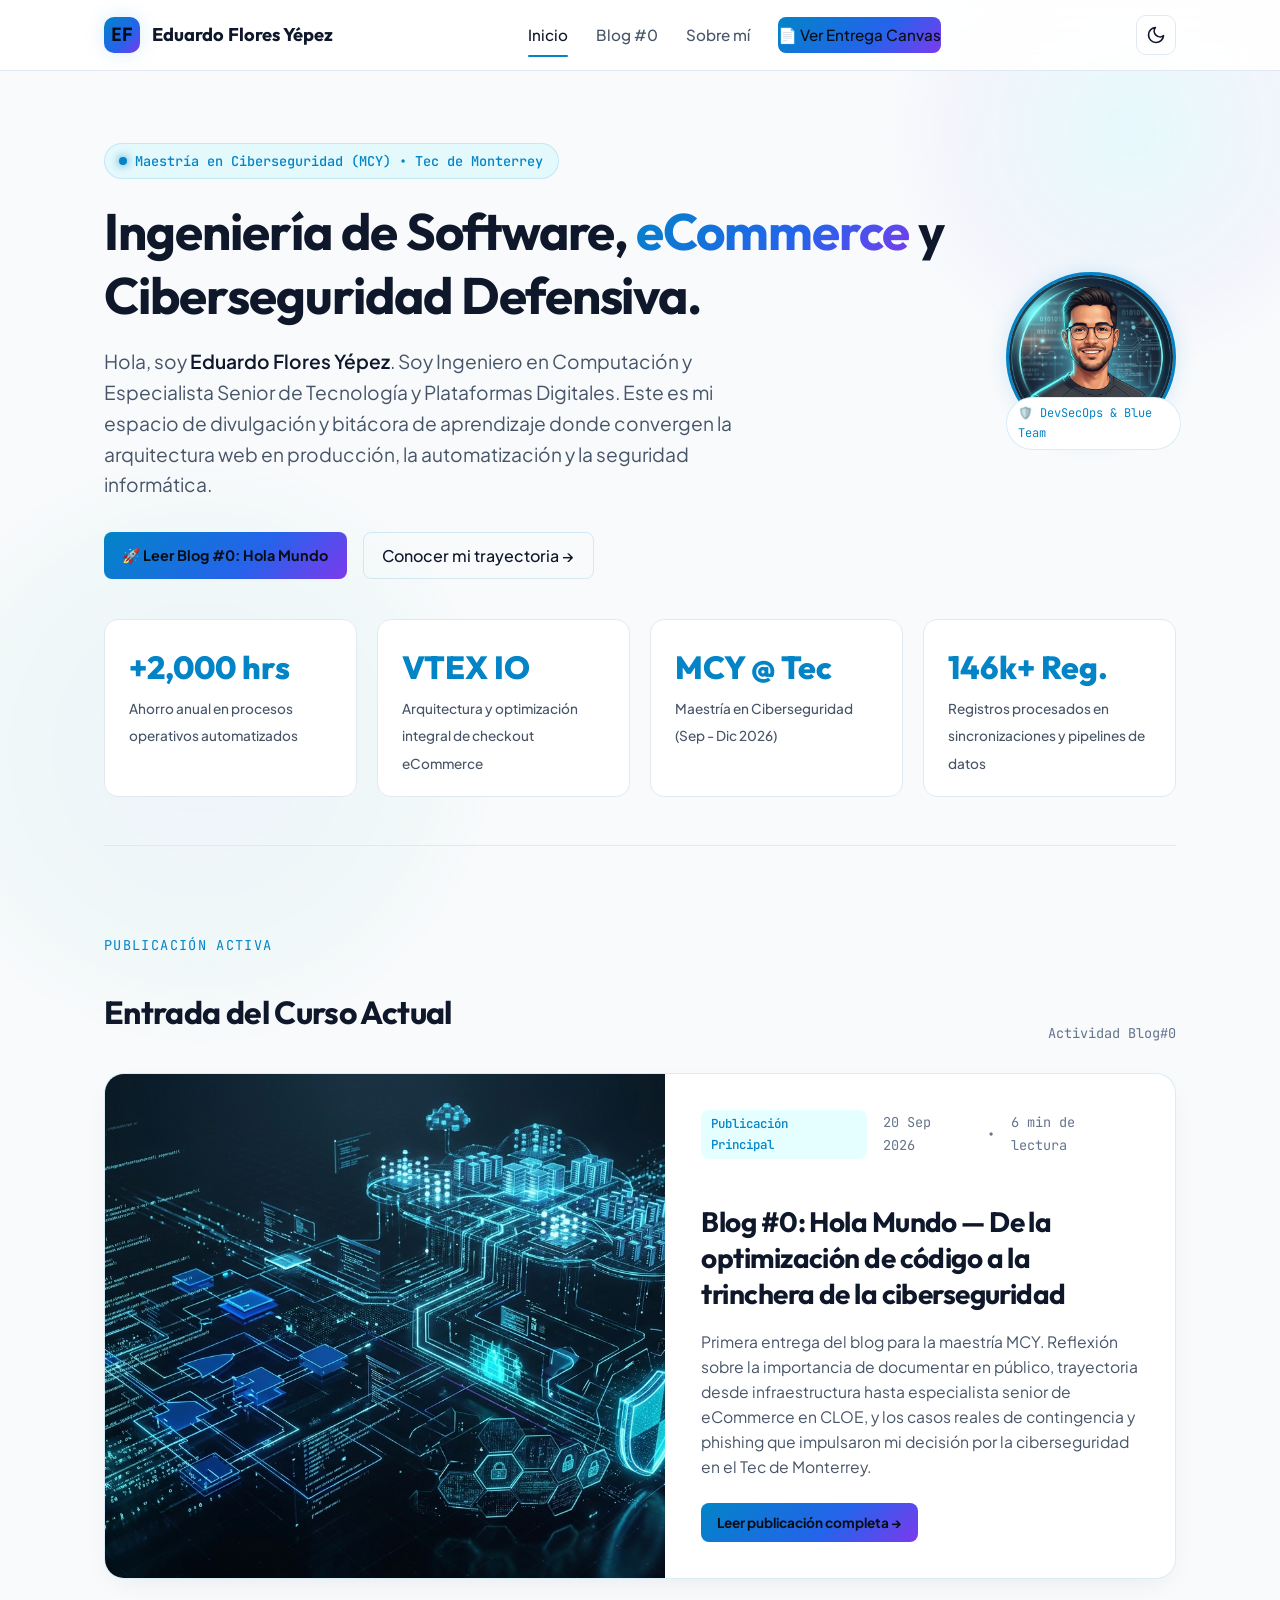
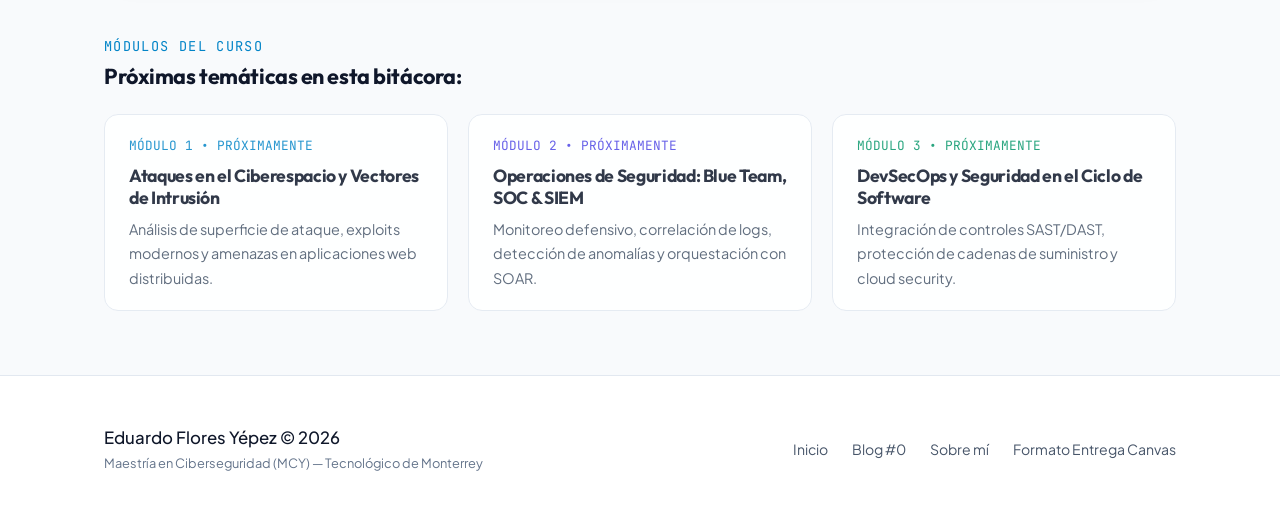
==== index.html @ a3453e29 "feat: blog profesional y post blog #0 para maestria MCY Tec de Monterrey" ====
<!DOCTYPE html>
<html lang="es" data-theme="dark">
<head>
  <meta charset="UTF-8">
  <meta name="viewport" content="width=device-width, initial-scale=1.0">
  <title>Eduardo Flores Yépez | Blog de Ingeniería, eCommerce y Ciberseguridad</title>
  <meta name="description" content="Blog personal y académico de Eduardo Flores Yépez. Reflexiones sobre ingeniería de software, plataformas de comercio electrónico y ciberseguridad defensiva en la maestría MCY del Tec de Monterrey.">
  <meta name="author" content="Eduardo Flores Yépez">
  <link rel="stylesheet" href="assets/css/style.css">
  <link rel="icon" href="data:image/svg+xml,<svg xmlns=%22http://www.w3.org/2000/svg%22 viewBox=%220 0 100 100%22><text y=%22.9em%22 font-size=%2290%22>🛡️</text></svg>">
</head>
<body>
  <!-- Orbes decorativos de fondo -->
  <div class="bg-glow-orb"></div>
  <div class="bg-glow-orb-2"></div>

  <!-- Encabezado y Navegación Principal -->
  <header class="site-header">
    <div class="container nav-wrapper">
      <a href="index.html" class="logo-brand">
        <span class="logo-badge">EF</span>
        <span>Eduardo Flores Yépez</span>
      </a>

      <nav>
        <ul class="nav-links">
          <li><a href="index.html" class="active">Inicio</a></li>
          <li><a href="posts/blog-0-hola-mundo.html">Blog #0</a></li>
          <li><a href="about.html">Sobre mí</a></li>
          <li><a href="entrega-pdf.html" class="btn-cta">📄 Ver Entrega Canvas</a></li>
        </ul>
      </nav>

      <div class="nav-actions">
        <button id="theme-toggle" class="theme-toggle-btn" aria-label="Cambiar tema">
          <!-- Icono inyectado por JS -->
        </button>
      </div>
    </div>
  </header>

  <main class="container">
    
    <!-- Hero Principal de Presentación -->
    <section class="hero-section">
      <div class="hero-grid">
        <div>
          <div class="hero-tag">
            <span class="hero-tag-pulse"></span>
            Maestría en Ciberseguridad (MCY) &bull; Tec de Monterrey
          </div>
          <h1 class="hero-title">
            Ingeniería de Software, <span class="gradient-text">eCommerce</span> y Ciberseguridad Defensiva.
          </h1>
          <p class="hero-subtitle">
            Hola, soy <strong>Eduardo Flores Yépez</strong>. Soy Ingeniero en Computación y Especialista Senior de Tecnología y Plataformas Digitales. Este es mi espacio de divulgación y bitácora de aprendizaje donde convergen la arquitectura web en producción, la automatización y la seguridad informática.
          </p>

          <div style="display: flex; gap: 1rem; flex-wrap: wrap;">
            <a href="posts/blog-0-hola-mundo.html" class="btn-cta">
              🚀 Leer Blog #0: Hola Mundo
            </a>
            <a href="about.html" style="display: inline-flex; align-items: center; gap: 0.5rem; padding: 0.55rem 1.15rem; border: 1px solid var(--border-card); border-radius: var(--radius-sm); color: var(--text-main); font-weight: 500;">
              Conocer mi trayectoria &rarr;
            </a>
          </div>
        </div>

        <div class="hero-avatar-box">
          <img src="assets/img/eduardo-avatar.jpg" alt="Eduardo Flores Yépez" class="hero-avatar-img">
          <div class="avatar-badge-tag">
            <span>🛡️ DevSecOps & Blue Team</span>
          </div>
        </div>
      </div>

      <!-- Métricas de Impacto Profesional -->
      <div class="metrics-grid">
        <div class="metric-card">
          <span class="metric-num">+2,000 hrs</span>
          <span class="metric-label">Ahorro anual en procesos operativos automatizados</span>
        </div>
        <div class="metric-card">
          <span class="metric-num">VTEX IO</span>
          <span class="metric-label">Arquitectura y optimización integral de checkout eCommerce</span>
        </div>
        <div class="metric-card">
          <span class="metric-num">MCY @ Tec</span>
          <span class="metric-label">Maestría en Ciberseguridad (Sep - Dic 2026)</span>
        </div>
        <div class="metric-card">
          <span class="metric-num">146k+ Reg.</span>
          <span class="metric-label">Registros procesados en sincronizaciones y pipelines de datos</span>
        </div>
      </div>
    </section>

    <!-- Sección de Entradas / Publicaciones Destacadas -->
    <section id="articulos" style="padding: 2rem 0 4rem;">
      <div class="section-title-wrap">
        <div>
          <span class="section-label">Publicación Activa</span>
          <h2>Entrada del Curso Actual</h2>
        </div>
        <div>
          <span style="font-family: var(--font-mono); font-size: 0.85rem; color: var(--text-dim);">Actividad Blog#0</span>
        </div>
      </div>

      <!-- Tarjeta Destacada de Blog #0 -->
      <article class="featured-post-card">
        <div class="featured-img-wrap">
          <a href="posts/blog-0-hola-mundo.html">
            <img src="assets/img/cybersecurity-hero.jpg" alt="Blog #0 Hola Mundo">
          </a>
        </div>
        <div class="featured-content">
          <div class="post-meta">
            <span class="post-tag">Publicación Principal</span>
            <span>20 Sep 2026</span>
            <span>&bull;</span>
            <span>6 min de lectura</span>
          </div>
          <h3 class="featured-title">
            <a href="posts/blog-0-hola-mundo.html">
              Blog #0: Hola Mundo — De la optimización de código a la trinchera de la ciberseguridad
            </a>
          </h3>
          <p class="featured-excerpt">
            Primera entrega del blog para la maestría MCY. Reflexión sobre la importancia de documentar en público, trayectoria desde infraestructura hasta especialista senior de eCommerce en CLOE, y los casos reales de contingencia y phishing que impulsaron mi decisión por la ciberseguridad en el Tec de Monterrey.
          </p>
          <div>
            <a href="posts/blog-0-hola-mundo.html" class="btn-cta" style="font-size: 0.85rem; padding: 0.5rem 1rem;">
              Leer publicación completa &rarr;
            </a>
          </div>
        </div>
      </article>

      <!-- Próximas Entradas del Trimestre -->
      <div style="margin-top: 3.5rem;">
        <span class="section-label">Módulos del Curso</span>
        <h3 style="margin-top: 0.2rem; margin-bottom: 1.5rem;">Próximas temáticas en esta bitácora:</h3>

        <div style="display: grid; grid-template-columns: repeat(auto-fit, minmax(280px, 1fr)); gap: 1.25rem;">
          <div class="metric-card" style="opacity: 0.85;">
            <div style="font-family: var(--font-mono); font-size: 0.8rem; color: var(--accent-cyan); margin-bottom: 0.5rem;">MÓDULO 1 &bull; PRÓXIMAMENTE</div>
            <h4 style="margin: 0 0 0.5rem; font-size: 1.1rem;">Ataques en el Ciberespacio y Vectores de Intrusión</h4>
            <p style="font-size: 0.9rem; color: var(--text-muted); margin: 0;">Análisis de superficie de ataque, exploits modernos y amenazas en aplicaciones web distribuidas.</p>
          </div>

          <div class="metric-card" style="opacity: 0.85;">
            <div style="font-family: var(--font-mono); font-size: 0.8rem; color: var(--accent-indigo); margin-bottom: 0.5rem;">MÓDULO 2 &bull; PRÓXIMAMENTE</div>
            <h4 style="margin: 0 0 0.5rem; font-size: 1.1rem;">Operaciones de Seguridad: Blue Team, SOC & SIEM</h4>
            <p style="font-size: 0.9rem; color: var(--text-muted); margin: 0;">Monitoreo defensivo, correlación de logs, detección de anomalías y orquestación con SOAR.</p>
          </div>

          <div class="metric-card" style="opacity: 0.85;">
            <div style="font-family: var(--font-mono); font-size: 0.8rem; color: var(--accent-emerald); margin-bottom: 0.5rem;">MÓDULO 3 &bull; PRÓXIMAMENTE</div>
            <h4 style="margin: 0 0 0.5rem; font-size: 1.1rem;">DevSecOps y Seguridad en el Ciclo de Software</h4>
            <p style="font-size: 0.9rem; color: var(--text-muted); margin: 0;">Integración de controles SAST/DAST, protección de cadenas de suministro y cloud security.</p>
          </div>
        </div>
      </div>
    </section>

  </main>

  <!-- Pie de Página General -->
  <footer class="site-footer">
    <div class="container footer-content">
      <div>
        <p style="margin: 0; font-weight: 500;">Eduardo Flores Yépez &copy; <span class="current-year">2026</span></p>
        <p style="margin: 0; font-size: 0.8rem; color: var(--text-dim);">
          Maestría en Ciberseguridad (MCY) — Tecnológico de Monterrey
        </p>
      </div>
      <ul class="footer-nav">
        <li><a href="index.html">Inicio</a></li>
        <li><a href="posts/blog-0-hola-mundo.html">Blog #0</a></li>
        <li><a href="about.html">Sobre mí</a></li>
        <li><a href="entrega-pdf.html">Formato Entrega Canvas</a></li>
      </ul>
    </div>
  </footer>

  <script src="assets/js/main.js"></script>
</body>
</html>
---- assets/css/style.css ----
/* ==========================================================================
   ESTILOS PRINCIPALES - BLOG EDUARDO FLORES YÉPEZ
   Especialidad: Software Engineering, eCommerce & Ciberseguridad
   ========================================================================== */

@import url('https://fonts.googleapis.com/css2?family=JetBrains+Mono:wght@400;500;700&family=Outfit:wght@400;500;600;700;800&family=Plus+Jakarta+Sans:ital,wght@0,300;0,400;0,500;0,600;0,700;1,400&display=swap');

:root {
  /* Dark Mode Tokens (Por defecto) */
  --bg-body: #080d16;
  --bg-surface: #0f1726;
  --bg-card: #141e30;
  --bg-card-hover: #19263e;
  --bg-glass: rgba(15, 23, 38, 0.85);
  
  --border-subtle: rgba(255, 255, 255, 0.08);
  --border-card: rgba(56, 189, 248, 0.12);
  --border-focus: #00f2fe;

  --text-main: #f1f5f9;
  --text-muted: #94a3b8;
  --text-dim: #64748b;

  --accent-cyan: #00f2fe;
  --accent-blue: #3b82f6;
  --accent-indigo: #6366f1;
  --accent-emerald: #10b981;
  --accent-amber: #f59e0b;

  --accent-gradient: linear-gradient(135deg, #00f2fe 0%, #3b82f6 50%, #8b5cf6 100%);
  --cyber-glow: 0 0 25px rgba(0, 242, 254, 0.2);
  --card-shadow: 0 10px 30px -10px rgba(0, 0, 0, 0.5);

  --font-heading: 'Outfit', -apple-system, BlinkMacSystemFont, sans-serif;
  --font-body: 'Plus Jakarta Sans', -apple-system, BlinkMacSystemFont, sans-serif;
  --font-mono: 'JetBrains Mono', monospace;

  --container-max: 1120px;
  --article-max: 780px;
  --radius-sm: 8px;
  --radius-md: 14px;
  --radius-lg: 20px;
  --radius-full: 9999px;
  --transition: all 0.25s cubic-bezier(0.16, 1, 0.3, 1);
}

/* Light Mode Overrides */
[data-theme="light"] {
  --bg-body: #f8fafc;
  --bg-surface: #ffffff;
  --bg-card: #ffffff;
  --bg-card-hover: #f1f5f9;
  --bg-glass: rgba(255, 255, 255, 0.9);

  --border-subtle: #e2e8f0;
  --border-card: rgba(2, 132, 199, 0.15);
  --border-focus: #0284c7;

  --text-main: #0f172a;
  --text-muted: #475569;
  --text-dim: #64748b;

  --accent-cyan: #0284c7;
  --accent-blue: #2563eb;
  --accent-indigo: #4f46e5;
  --accent-emerald: #059669;

  --accent-gradient: linear-gradient(135deg, #0284c7 0%, #2563eb 60%, #7c3aed 100%);
  --cyber-glow: 0 0 20px rgba(2, 132, 199, 0.15);
  --card-shadow: 0 10px 30px -10px rgba(15, 23, 42, 0.08);
}

/* ==========================================================================
   RESET & BASE STYLES
   ========================================================================== */
*, *::before, *::after {
  box-sizing: border-box;
  margin: 0;
  padding: 0;
}

html {
  scroll-behavior: smooth;
  font-size: 16px;
}

body {
  background-color: var(--bg-body);
  color: var(--text-main);
  font-family: var(--font-body);
  line-height: 1.7;
  -webkit-font-smoothing: antialiased;
  -moz-osx-font-smoothing: grayscale;
  transition: background-color 0.3s ease, color 0.3s ease;
  min-height: 100vh;
  display: flex;
  flex-direction: column;
}

/* Scroll progress bar */
#reading-progress {
  position: fixed;
  top: 0;
  left: 0;
  height: 3px;
  background: var(--accent-gradient);
  width: 0%;
  z-index: 1000;
  transition: width 0.1s linear;
}

/* Background cyber glow effect */
.bg-glow-orb {
  position: fixed;
  top: -120px;
  right: -100px;
  width: 500px;
  height: 500px;
  background: radial-gradient(circle, rgba(0, 242, 254, 0.07) 0%, rgba(99, 102, 241, 0.03) 50%, transparent 70%);
  pointer-events: none;
  z-index: 0;
}

.bg-glow-orb-2 {
  position: fixed;
  bottom: -150px;
  left: -100px;
  width: 600px;
  height: 600px;
  background: radial-gradient(circle, rgba(59, 130, 246, 0.05) 0%, rgba(16, 185, 129, 0.03) 50%, transparent 70%);
  pointer-events: none;
  z-index: 0;
}

/* ==========================================================================
   TYPOGRAPHY
   ========================================================================== */
h1, h2, h3, h4, h5, h6 {
  font-family: var(--font-heading);
  color: var(--text-main);
  line-height: 1.25;
  font-weight: 700;
  letter-spacing: -0.02em;
}

h1 { font-size: clamp(2.2rem, 4vw, 3.2rem); }
h2 { font-size: clamp(1.6rem, 2.5vw, 2.1rem); margin-top: 2.2rem; margin-bottom: 0.8rem; }
h3 { font-size: 1.35rem; margin-top: 1.8rem; margin-bottom: 0.6rem; }
h4 { font-size: 1.15rem; margin-top: 1.2rem; margin-bottom: 0.5rem; }

p {
  margin-bottom: 1.25rem;
  color: var(--text-main);
  font-size: 1.05rem;
}

a {
  color: var(--accent-cyan);
  text-decoration: none;
  transition: var(--transition);
}

a:hover {
  text-decoration: underline;
  text-underline-offset: 4px;
}

strong {
  color: var(--text-main);
  font-weight: 600;
}

code {
  font-family: var(--font-mono);
  font-size: 0.9em;
  background: rgba(56, 189, 248, 0.1);
  color: var(--accent-cyan);
  padding: 0.2em 0.4em;
  border-radius: var(--radius-sm);
  border: 1px solid var(--border-card);
}

pre {
  background: #060911;
  border: 1px solid var(--border-card);
  padding: 1.25rem;
  border-radius: var(--radius-md);
  overflow-x: auto;
  margin: 1.5rem 0;
}

pre code {
  background: none;
  border: none;
  padding: 0;
  color: #38bdf8;
  font-size: 0.9rem;
}

blockquote {
  border-left: 3px solid var(--accent-cyan);
  padding: 1rem 1.5rem;
  margin: 1.75rem 0;
  background: var(--bg-card);
  border-radius: 0 var(--radius-md) var(--radius-md) 0;
  font-style: italic;
  color: var(--text-muted);
}

blockquote p:last-child {
  margin-bottom: 0;
}

/* ==========================================================================
   LAYOUT & CONTAINERS
   ========================================================================== */
.container {
  width: 100%;
  max-width: var(--container-max);
  margin: 0 auto;
  padding: 0 1.5rem;
  position: relative;
  z-index: 1;
}

.article-container {
  width: 100%;
  max-width: var(--article-max);
  margin: 0 auto;
  position: relative;
  z-index: 1;
}

/* ==========================================================================
   NAVBAR & HEADER
   ========================================================================== */
.site-header {
  position: sticky;
  top: 0;
  z-index: 100;
  background: var(--bg-glass);
  backdrop-filter: blur(16px);
  -webkit-backdrop-filter: blur(16px);
  border-bottom: 1px solid var(--border-subtle);
  transition: var(--transition);
}

.nav-wrapper {
  display: flex;
  justify-content: space-between;
  align-items: center;
  height: 70px;
}

.logo-brand {
  display: flex;
  align-items: center;
  gap: 0.75rem;
  font-family: var(--font-heading);
  font-weight: 700;
  font-size: 1.15rem;
  color: var(--text-main);
  text-decoration: none;
}

.logo-badge {
  display: inline-flex;
  align-items: center;
  justify-content: center;
  width: 36px;
  height: 36px;
  border-radius: 10px;
  background: var(--accent-gradient);
  color: #080d16;
  font-weight: 800;
  font-family: var(--font-mono);
  box-shadow: var(--cyber-glow);
}

.nav-links {
  display: flex;
  align-items: center;
  gap: 1.75rem;
  list-style: none;
}

.nav-links a {
  color: var(--text-muted);
  font-weight: 500;
  font-size: 0.95rem;
  display: inline-flex;
  align-items: center;
  gap: 0.4rem;
  padding: 0.3rem 0;
  position: relative;
}

.nav-links a:hover,
.nav-links a.active {
  color: var(--text-main);
  text-decoration: none;
}

.nav-links a.active::after {
  content: '';
  position: absolute;
  bottom: -4px;
  left: 0;
  width: 100%;
  height: 2px;
  background: var(--accent-cyan);
  border-radius: 2px;
}

.nav-actions {
  display: flex;
  align-items: center;
  gap: 1rem;
}

.theme-toggle-btn {
  background: var(--bg-card);
  border: 1px solid var(--border-subtle);
  color: var(--text-main);
  width: 40px;
  height: 40px;
  border-radius: 10px;
  display: inline-flex;
  align-items: center;
  justify-content: center;
  cursor: pointer;
  transition: var(--transition);
}

.theme-toggle-btn:hover {
  border-color: var(--accent-cyan);
  transform: translateY(-2px);
  box-shadow: var(--cyber-glow);
}

.btn-cta {
  display: inline-flex;
  align-items: center;
  gap: 0.5rem;
  background: var(--accent-gradient);
  color: #080d16 !important;
  font-weight: 700;
  font-size: 0.9rem;
  padding: 0.55rem 1.15rem;
  border-radius: var(--radius-sm);
  text-decoration: none !important;
  transition: var(--transition);
  border: none;
  cursor: pointer;
}

.btn-cta:hover {
  opacity: 0.92;
  transform: translateY(-2px);
  box-shadow: var(--cyber-glow);
}

/* ==========================================================================
   HERO / BANNER COMPONENT
   ========================================================================== */
.hero-section {
  padding: 4.5rem 0 3rem;
  border-bottom: 1px solid var(--border-subtle);
}

.hero-grid {
  display: grid;
  grid-template-columns: 1fr auto;
  gap: 3rem;
  align-items: center;
}

.hero-tag {
  display: inline-flex;
  align-items: center;
  gap: 0.5rem;
  background: rgba(0, 242, 254, 0.08);
  border: 1px solid var(--border-card);
  color: var(--accent-cyan);
  font-family: var(--font-mono);
  font-size: 0.85rem;
  font-weight: 500;
  padding: 0.35rem 0.9rem;
  border-radius: var(--radius-full);
  margin-bottom: 1.25rem;
}

.hero-tag-pulse {
  width: 8px;
  height: 8px;
  border-radius: 50%;
  background: var(--accent-cyan);
  box-shadow: 0 0 10px var(--accent-cyan);
  animation: pulse 2s infinite;
}

@keyframes pulse {
  0% { transform: scale(0.95); box-shadow: 0 0 0 0 rgba(0, 242, 254, 0.7); }
  70% { transform: scale(1); box-shadow: 0 0 0 8px rgba(0, 242, 254, 0); }
  100% { transform: scale(0.95); box-shadow: 0 0 0 0 rgba(0, 242, 254, 0); }
}

.hero-title {
  margin-bottom: 1.2rem;
}

.hero-title .gradient-text {
  background: var(--accent-gradient);
  -webkit-background-clip: text;
  -webkit-text-fill-color: transparent;
}

.hero-subtitle {
  font-size: 1.2rem;
  color: var(--text-muted);
  max-width: 680px;
  margin-bottom: 2rem;
  line-height: 1.6;
}

.hero-avatar-box {
  position: relative;
}

.hero-avatar-img {
  width: 170px;
  height: 170px;
  border-radius: 50%;
  object-fit: cover;
  border: 3px solid var(--accent-cyan);
  box-shadow: var(--cyber-glow);
  background: var(--bg-card);
}

.avatar-badge-tag {
  position: absolute;
  bottom: 0px;
  right: -5px;
  background: var(--bg-card);
  border: 1px solid var(--border-card);
  padding: 0.3rem 0.7rem;
  border-radius: var(--radius-full);
  font-family: var(--font-mono);
  font-size: 0.75rem;
  color: var(--accent-cyan);
}

/* ==========================================================================
   METRICS & HIGHLIGHTS BAR
   ========================================================================== */
.metrics-grid {
  display: grid;
  grid-template-columns: repeat(auto-fit, minmax(220px, 1fr));
  gap: 1.25rem;
  margin: 2.5rem 0 0;
}

.metric-card {
  background: var(--bg-card);
  border: 1px solid var(--border-subtle);
  border-radius: var(--radius-md);
  padding: 1.25rem 1.5rem;
  transition: var(--transition);
}

.metric-card:hover {
  border-color: var(--border-focus);
  transform: translateY(-2px);
  box-shadow: var(--card-shadow);
}

.metric-num {
  font-family: var(--font-heading);
  font-size: 2rem;
  font-weight: 800;
  color: var(--accent-cyan);
  display: block;
}

.metric-label {
  font-size: 0.85rem;
  color: var(--text-muted);
  font-weight: 500;
}

/* ==========================================================================
   FEATURED POST CARD & ARTICLES GRID
   ========================================================================== */
.section-title-wrap {
  display: flex;
  justify-content: space-between;
  align-items: flex-end;
  margin: 3.5rem 0 1.75rem;
}

.section-label {
  font-family: var(--font-mono);
  color: var(--accent-cyan);
  font-size: 0.85rem;
  text-transform: uppercase;
  letter-spacing: 0.1em;
  margin-bottom: 0.3rem;
  display: block;
}

.featured-post-card {
  background: var(--bg-card);
  border: 1px solid var(--border-card);
  border-radius: var(--radius-lg);
  overflow: hidden;
  box-shadow: var(--card-shadow);
  transition: var(--transition);
  display: grid;
  grid-template-columns: 1.1fr 1fr;
}

.featured-post-card:hover {
  border-color: var(--accent-cyan);
  transform: translateY(-3px);
  box-shadow: var(--cyber-glow);
}

.featured-img-wrap {
  position: relative;
  min-height: 320px;
  overflow: hidden;
}

.featured-img-wrap img {
  width: 100%;
  height: 100%;
  object-fit: cover;
  transition: transform 0.6s cubic-bezier(0.16, 1, 0.3, 1);
}

.featured-post-card:hover .featured-img-wrap img {
  transform: scale(1.05);
}

.featured-content {
  padding: 2.25rem;
  display: flex;
  flex-direction: column;
  justify-content: center;
}

.post-meta {
  display: flex;
  align-items: center;
  gap: 1rem;
  font-size: 0.85rem;
  color: var(--text-dim);
  margin-bottom: 1rem;
  font-family: var(--font-mono);
}

.post-tag {
  display: inline-block;
  background: rgba(0, 242, 254, 0.1);
  color: var(--accent-cyan);
  padding: 0.2rem 0.6rem;
  border-radius: var(--radius-sm);
  font-weight: 500;
  font-size: 0.78rem;
}

.featured-title {
  font-size: 1.75rem;
  line-height: 1.3;
  margin-bottom: 1rem;
}

.featured-title a {
  color: var(--text-main);
  text-decoration: none;
}

.featured-title a:hover {
  color: var(--accent-cyan);
}

.featured-excerpt {
  color: var(--text-muted);
  font-size: 0.98rem;
  line-height: 1.6;
  margin-bottom: 1.5rem;
}

/* ==========================================================================
   ARTICLE SINGLE VIEW STYLING
   ========================================================================== */
.post-header {
  padding: 4rem 0 2rem;
  text-align: left;
}

.post-breadcrumbs {
  font-family: var(--font-mono);
  font-size: 0.85rem;
  color: var(--text-dim);
  margin-bottom: 1.25rem;
}

.post-breadcrumbs a {
  color: var(--text-muted);
}

.post-breadcrumbs span {
  margin: 0 0.5rem;
}

.post-headline {
  font-size: clamp(2.3rem, 4.5vw, 3.4rem);
  font-weight: 800;
  line-height: 1.18;
  margin-bottom: 1.25rem;
  letter-spacing: -0.025em;
}

.post-author-bar {
  display: flex;
  align-items: center;
  justify-content: space-between;
  flex-wrap: wrap;
  gap: 1.25rem;
  padding: 1.25rem 0;
  margin: 1.5rem 0 2rem;
  border-top: 1px solid var(--border-subtle);
  border-bottom: 1px solid var(--border-subtle);
}

.author-info-group {
  display: flex;
  align-items: center;
  gap: 1rem;
}

.author-thumb {
  width: 48px;
  height: 48px;
  border-radius: 50%;
  object-fit: cover;
  border: 2px solid var(--accent-cyan);
}

.author-name {
  font-weight: 700;
  color: var(--text-main);
  font-size: 1rem;
}

.author-role {
  font-size: 0.82rem;
  color: var(--text-muted);
}

.article-hero-media {
  margin: 2rem 0 2.5rem;
  border-radius: var(--radius-lg);
  overflow: hidden;
  border: 1px solid var(--border-subtle);
  box-shadow: var(--card-shadow);
}

.article-hero-media img {
  width: 100%;
  height: auto;
  max-height: 480px;
  object-fit: cover;
  display: block;
}

/* Table of Contents Floating/Embedded */
.toc-box {
  background: var(--bg-surface);
  border: 1px solid var(--border-card);
  border-radius: var(--radius-md);
  padding: 1.5rem;
  margin: 2rem 0 2.5rem;
}

.toc-title {
  font-family: var(--font-heading);
  font-size: 1.05rem;
  color: var(--text-main);
  margin-bottom: 0.9rem;
  display: flex;
  align-items: center;
  gap: 0.5rem;
}

.toc-list {
  list-style: none;
  counter-reset: toc-counter;
}

.toc-list li {
  margin-bottom: 0.5rem;
}

.toc-list a {
  color: var(--text-muted);
  font-size: 0.92rem;
  transition: var(--transition);
  display: block;
  padding: 0.2rem 0;
}

.toc-list a:hover {
  color: var(--accent-cyan);
  transform: translateX(4px);
  text-decoration: none;
}

/* Callout Info Boxes */
.callout-box {
  background: rgba(0, 242, 254, 0.05);
  border: 1px solid rgba(0, 242, 254, 0.25);
  border-left: 4px solid var(--accent-cyan);
  padding: 1.25rem 1.5rem;
  border-radius: var(--radius-sm);
  margin: 1.75rem 0;
}

.callout-box.security {
  background: rgba(99, 102, 241, 0.06);
  border-color: rgba(99, 102, 241, 0.3);
  border-left-color: var(--accent-indigo);
}

.callout-title {
  font-family: var(--font-heading);
  font-weight: 700;
  font-size: 1.05rem;
  margin-bottom: 0.5rem;
  color: var(--accent-cyan);
  display: flex;
  align-items: center;
  gap: 0.5rem;
}

.callout-box.security .callout-title {
  color: #a5b4fc;
}

/* Attribution Card (Requisito de Ken Bauer) */
.attribution-card {
  background: var(--bg-card);
  border: 1px dashed var(--border-card);
  border-radius: var(--radius-md);
  padding: 1rem 1.25rem;
  margin: 1.5rem 0 2.5rem;
  font-size: 0.85rem;
  color: var(--text-muted);
  line-height: 1.5;
}

.attribution-card strong {
  color: var(--accent-cyan);
}

/* References Section (Formato Académico) */
.references-section {
  margin-top: 3.5rem;
  padding-top: 2rem;
  border-top: 1px solid var(--border-subtle);
}

.references-list {
  list-style: none;
  counter-reset: ref-counter;
}

.references-list li {
  position: relative;
  padding-left: 2rem;
  margin-bottom: 1.25rem;
  font-size: 0.92rem;
  color: var(--text-muted);
  line-height: 1.6;
}

.references-list li::before {
  content: "[" counter(ref-counter) "]";
  counter-increment: ref-counter;
  position: absolute;
  left: 0;
  top: 0;
  font-family: var(--font-mono);
  font-size: 0.8rem;
  color: var(--accent-cyan);
  font-weight: 600;
}

/* Author Box at Bottom */
.author-bio-card {
  background: var(--bg-surface);
  border: 1px solid var(--border-card);
  border-radius: var(--radius-lg);
  padding: 2.25rem;
  margin: 3.5rem 0 2rem;
  display: flex;
  gap: 1.75rem;
  align-items: center;
}

.author-bio-avatar {
  width: 96px;
  height: 96px;
  border-radius: 50%;
  object-fit: cover;
  border: 2px solid var(--accent-cyan);
  flex-shrink: 0;
}

.author-bio-text h3 {
  margin-top: 0;
  margin-bottom: 0.4rem;
  font-size: 1.25rem;
}

.author-bio-text p {
  font-size: 0.93rem;
  color: var(--text-muted);
  margin-bottom: 0.75rem;
}

/* ==========================================================================
   FOOTER
   ========================================================================== */
.site-footer {
  margin-top: auto;
  border-top: 1px solid var(--border-subtle);
  background: var(--bg-surface);
  padding: 3rem 0;
  font-size: 0.9rem;
  color: var(--text-dim);
}

.footer-content {
  display: flex;
  justify-content: space-between;
  align-items: center;
  flex-wrap: wrap;
  gap: 1.5rem;
}

.footer-nav {
  display: flex;
  gap: 1.5rem;
  list-style: none;
}

.footer-nav a {
  color: var(--text-muted);
  font-size: 0.88rem;
}

.footer-nav a:hover {
  color: var(--accent-cyan);
}

/* ==========================================================================
   ENTREGA PDF STYLES (Canvas Deliverable)
   ========================================================================== */
.pdf-delivery-wrap {
  background: #ffffff;
  color: #1e293b;
  max-width: 820px;
  margin: 2rem auto;
  padding: 3rem;
  border-radius: 12px;
  box-shadow: 0 20px 40px rgba(0,0,0,0.15);
  font-family: 'Plus Jakarta Sans', sans-serif;
}

.pdf-header-bar {
  border-bottom: 3px solid #0056b3;
  padding-bottom: 1.5rem;
  margin-bottom: 2rem;
  display: flex;
  justify-content: space-between;
  align-items: center;
}

.pdf-tec-badge {
  font-weight: 800;
  color: #0056b3;
  font-size: 1.25rem;
}

.pdf-url-box {
  background: #f1f5f9;
  border: 2px dashed #0056b3;
  padding: 1.25rem;
  border-radius: 8px;
  margin: 1.5rem 0;
}

.pdf-url-box a {
  color: #0056b3;
  font-weight: 700;
  word-break: break-all;
  font-size: 1.1rem;
}

@media print {
  body {
    background: #ffffff !important;
    color: #000000 !important;
  }
  .site-header, .site-footer, #reading-progress, .theme-toggle-btn, .btn-cta, .no-print {
    display: none !important;
  }
  .pdf-delivery-wrap {
    box-shadow: none !important;
    margin: 0 !important;
    padding: 0 !important;
    max-width: 100% !important;
  }
}

/* ==========================================================================
   RESPONSIVE DESIGN
   ========================================================================== */
@media (max-width: 868px) {
  .hero-grid {
    grid-template-columns: 1fr;
    text-align: center;
  }
  .hero-subtitle {
    margin-left: auto;
    margin-right: auto;
  }
  .hero-avatar-box {
    margin: 0 auto;
    order: -1;
  }
  .featured-post-card {
    grid-template-columns: 1fr;
  }
  .author-bio-card {
    flex-direction: column;
    text-align: center;
  }
  .nav-links {
    gap: 1rem;
  }
}

@media (max-width: 600px) {
  .nav-wrapper {
    height: 60px;
  }
  .post-headline {
    font-size: 2rem;
  }
  .post-author-bar {
    flex-direction: column;
    align-items: flex-start;
  }
}
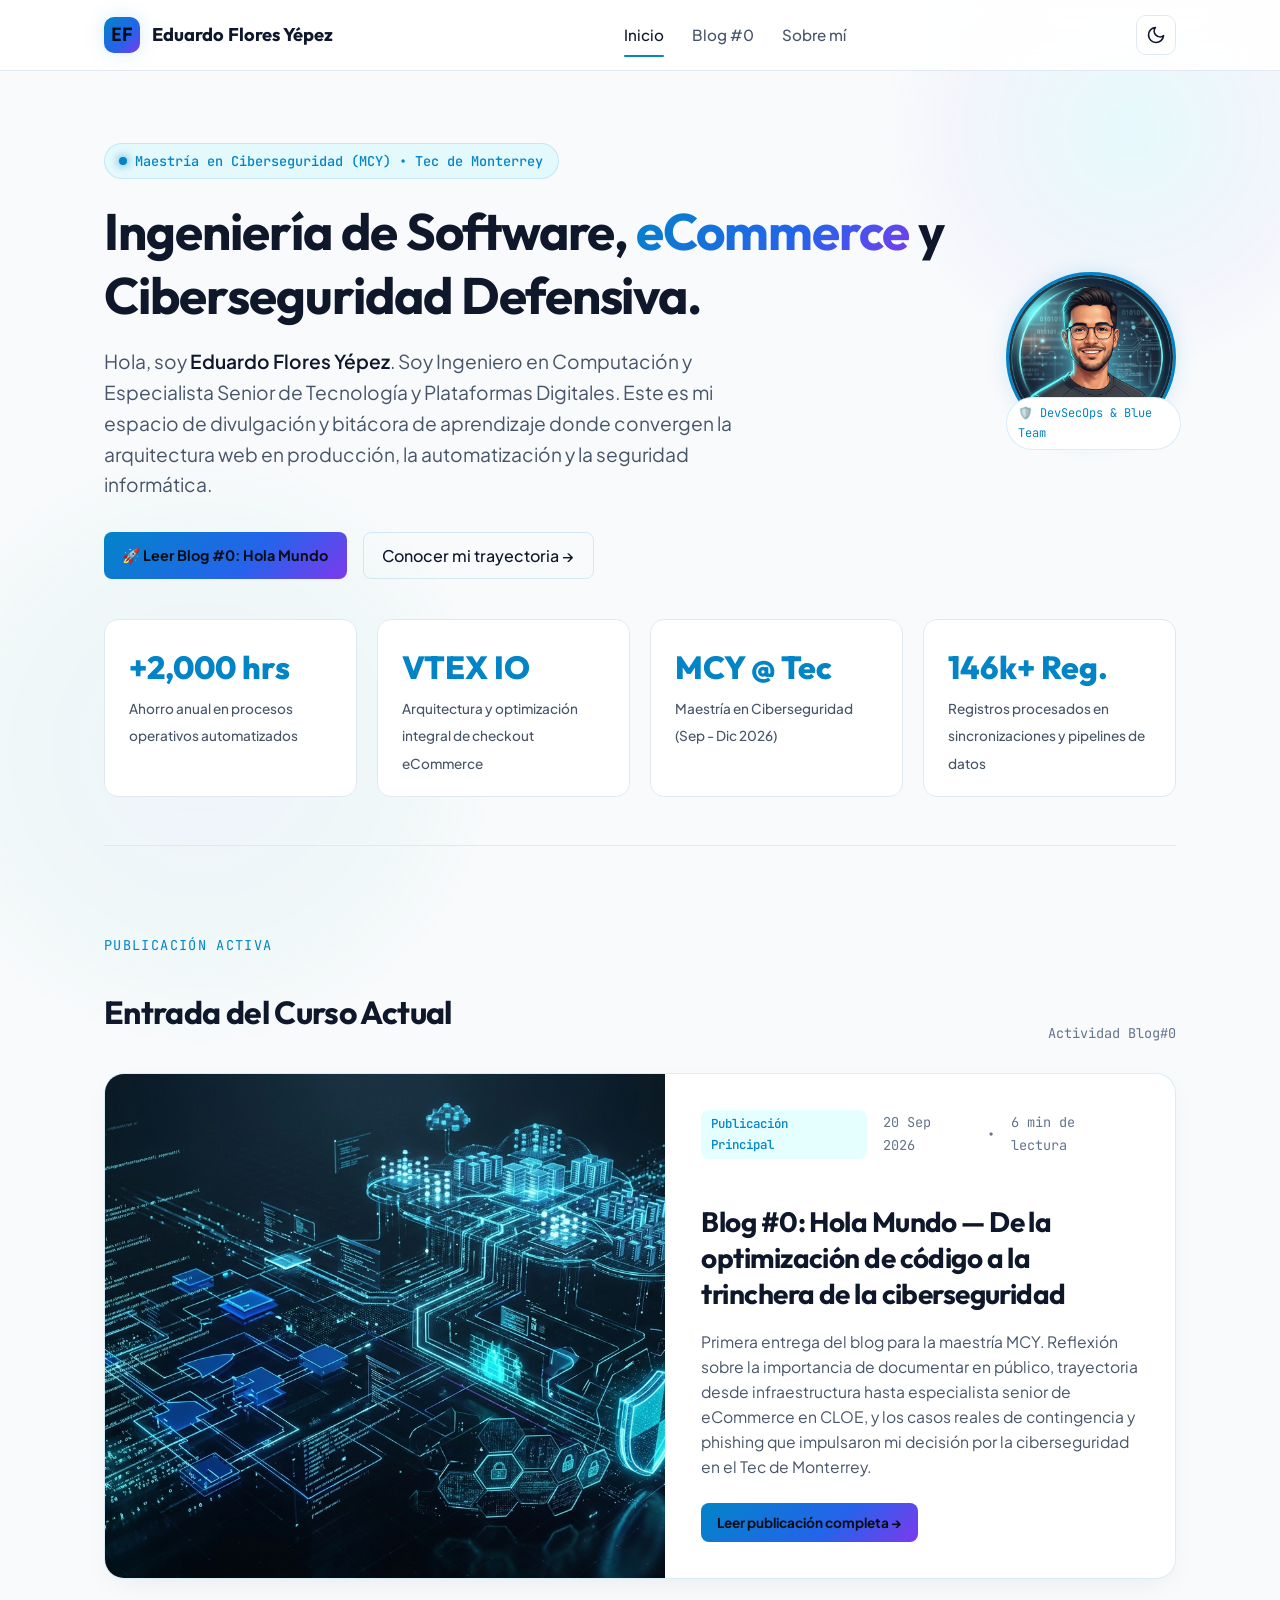
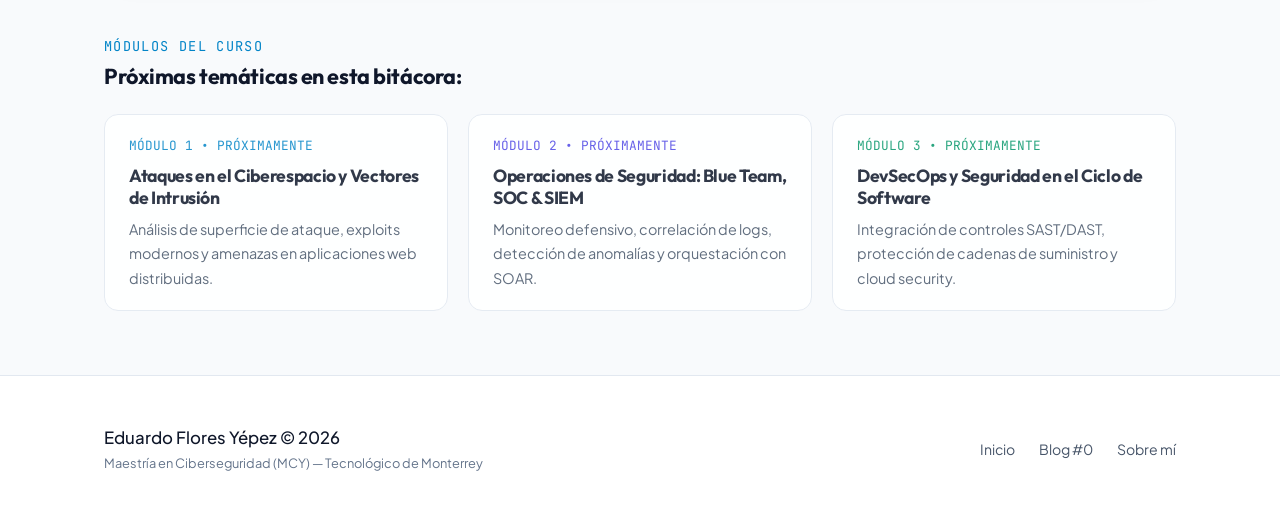
==== commit 5897d0ec: "feat: remover boton de entrega en canvas del blog publico y configurar URL oficial de Render" ====
--- a/index.html
+++ b/index.html
@@ -27,7 +27,6 @@
           <li><a href="index.html" class="active">Inicio</a></li>
           <li><a href="posts/blog-0-hola-mundo.html">Blog #0</a></li>
           <li><a href="about.html">Sobre mí</a></li>
-          <li><a href="entrega-pdf.html" class="btn-cta">📄 Ver Entrega Canvas</a></li>
         </ul>
       </nav>
 
@@ -179,7 +178,6 @@
         <li><a href="index.html">Inicio</a></li>
         <li><a href="posts/blog-0-hola-mundo.html">Blog #0</a></li>
         <li><a href="about.html">Sobre mí</a></li>
-        <li><a href="entrega-pdf.html">Formato Entrega Canvas</a></li>
       </ul>
     </div>
   </footer>
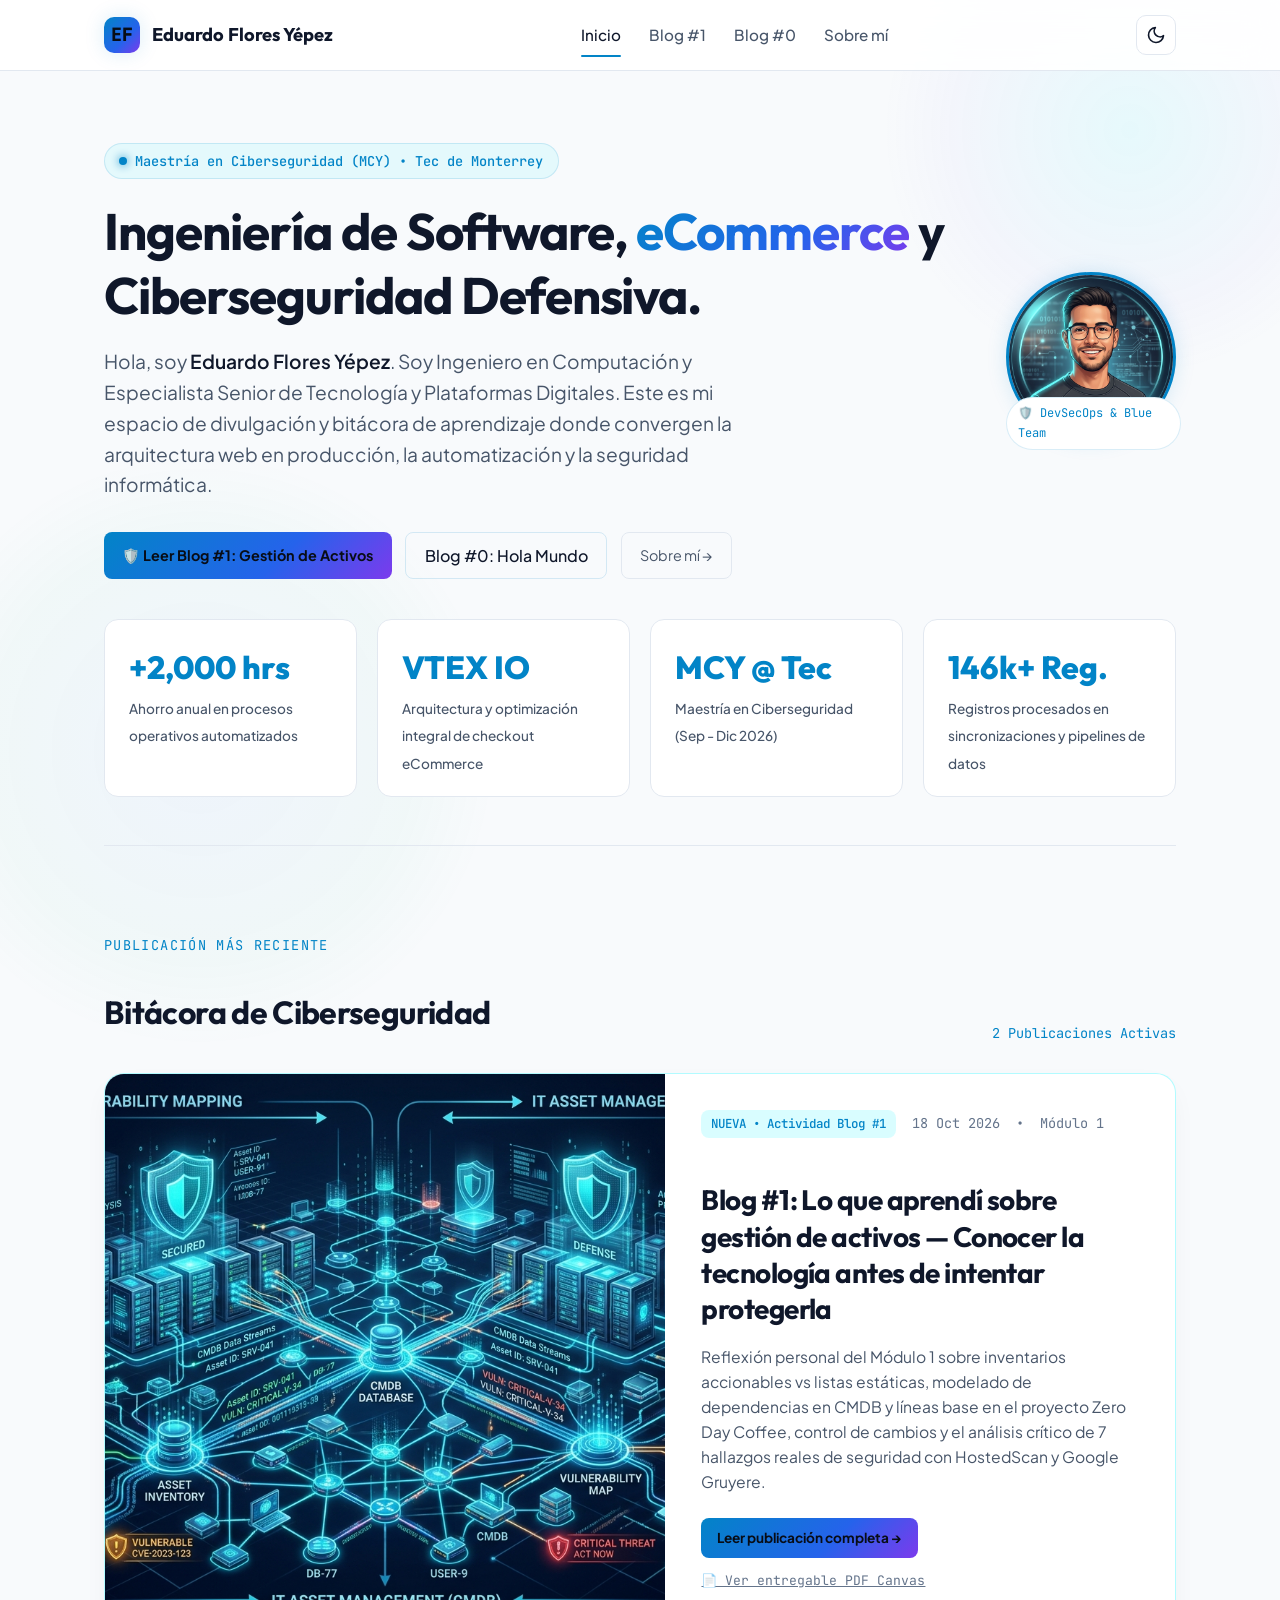
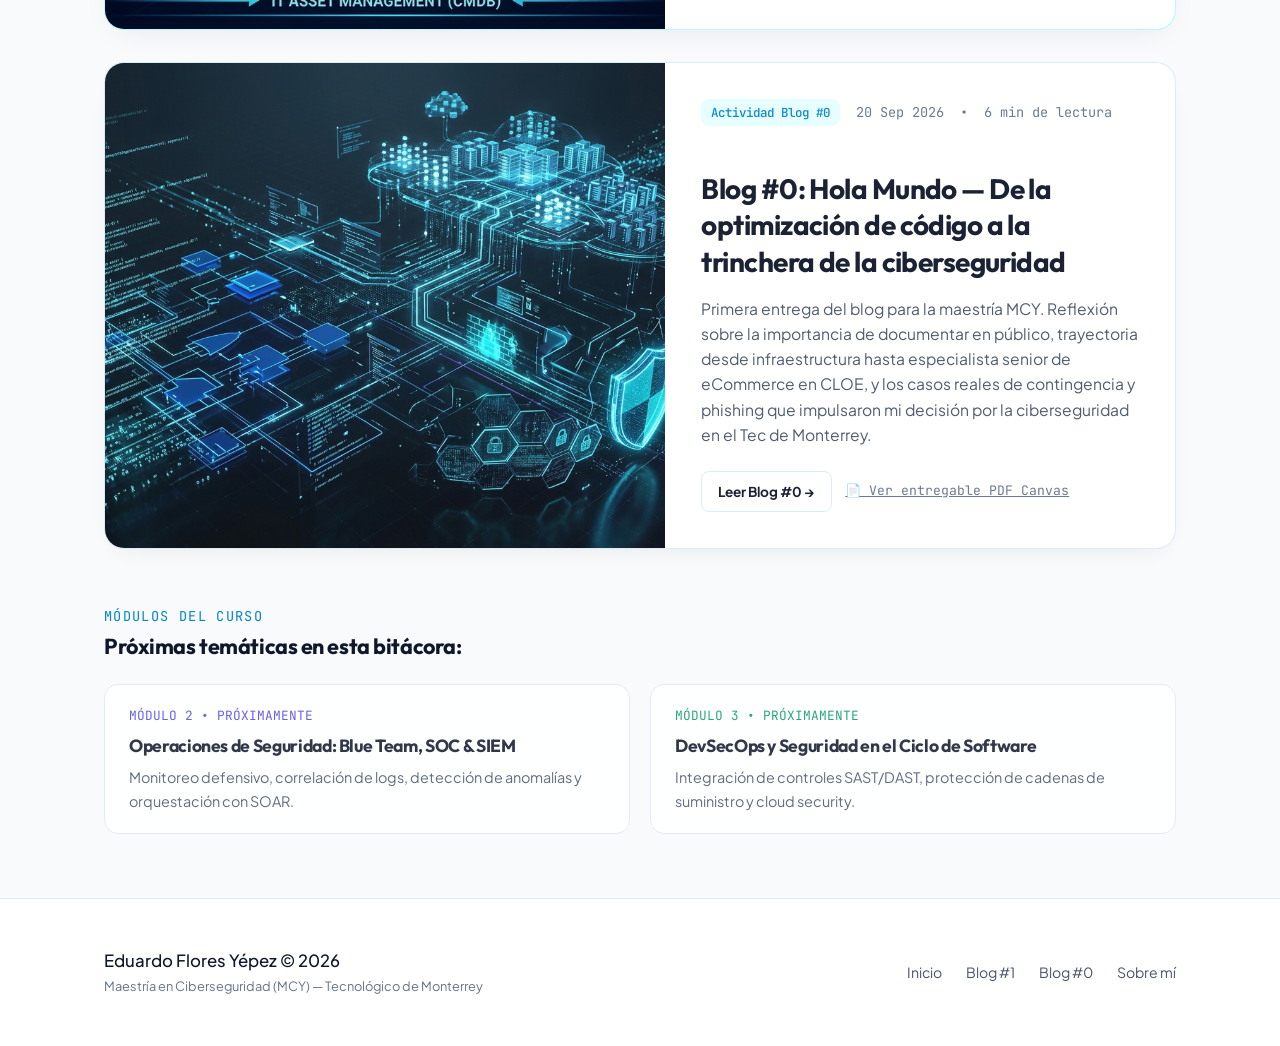
==== commit 93d08590: "feat: agregar entrada de Blog #1 sobre gestion de activos, CMDB, HostedScan y entregable Canvas" ====
--- a/index.html
+++ b/index.html
@@ -25,6 +25,7 @@
       <nav>
         <ul class="nav-links">
           <li><a href="index.html" class="active">Inicio</a></li>
+          <li><a href="posts/blog-1-gestion-activos-riesgo.html">Blog #1</a></li>
           <li><a href="posts/blog-0-hola-mundo.html">Blog #0</a></li>
           <li><a href="about.html">Sobre mí</a></li>
         </ul>
@@ -55,12 +56,15 @@
             Hola, soy <strong>Eduardo Flores Yépez</strong>. Soy Ingeniero en Computación y Especialista Senior de Tecnología y Plataformas Digitales. Este es mi espacio de divulgación y bitácora de aprendizaje donde convergen la arquitectura web en producción, la automatización y la seguridad informática.
           </p>
 
-          <div style="display: flex; gap: 1rem; flex-wrap: wrap;">
-            <a href="posts/blog-0-hola-mundo.html" class="btn-cta">
-              🚀 Leer Blog #0: Hola Mundo
-            </a>
-            <a href="about.html" style="display: inline-flex; align-items: center; gap: 0.5rem; padding: 0.55rem 1.15rem; border: 1px solid var(--border-card); border-radius: var(--radius-sm); color: var(--text-main); font-weight: 500;">
-              Conocer mi trayectoria &rarr;
+          <div style="display: flex; gap: 0.85rem; flex-wrap: wrap;">
+            <a href="posts/blog-1-gestion-activos-riesgo.html" class="btn-cta">
+              🛡️ Leer Blog #1: Gestión de Activos
+            </a>
+            <a href="posts/blog-0-hola-mundo.html" style="display: inline-flex; align-items: center; gap: 0.5rem; padding: 0.55rem 1.15rem; border: 1px solid var(--border-card); border-radius: var(--radius-sm); color: var(--text-main); font-weight: 500;">
+              Blog #0: Hola Mundo
+            </a>
+            <a href="about.html" style="display: inline-flex; align-items: center; gap: 0.5rem; padding: 0.55rem 1.15rem; border: 1px solid var(--border-subtle); border-radius: var(--radius-sm); color: var(--text-muted); font-size: 0.9rem;">
+              Sobre mí &rarr;
             </a>
           </div>
         </div>
@@ -98,16 +102,49 @@
     <section id="articulos" style="padding: 2rem 0 4rem;">
       <div class="section-title-wrap">
         <div>
-          <span class="section-label">Publicación Activa</span>
-          <h2>Entrada del Curso Actual</h2>
+          <span class="section-label">Publicación Más Reciente</span>
+          <h2>Bitácora de Ciberseguridad</h2>
         </div>
         <div>
-          <span style="font-family: var(--font-mono); font-size: 0.85rem; color: var(--text-dim);">Actividad Blog#0</span>
-        </div>
-      </div>
-
-      <!-- Tarjeta Destacada de Blog #0 -->
-      <article class="featured-post-card">
+          <span style="font-family: var(--font-mono); font-size: 0.85rem; color: var(--accent-cyan);">2 Publicaciones Activas</span>
+        </div>
+      </div>
+
+      <!-- Tarjeta Destacada de Blog #1 (Nueva) -->
+      <article class="featured-post-card" style="margin-bottom: 2rem; border-color: rgba(0, 242, 254, 0.3);">
+        <div class="featured-img-wrap">
+          <a href="posts/blog-1-gestion-activos-riesgo.html">
+            <img src="assets/img/asset-management-hero.jpg" alt="Blog #1 Gestión de Activos y Riesgo">
+          </a>
+        </div>
+        <div class="featured-content">
+          <div class="post-meta">
+            <span class="post-tag" style="background: rgba(0, 242, 254, 0.15); border-color: var(--accent-cyan); color: var(--accent-cyan);">NUEVA &bull; Actividad Blog #1</span>
+            <span>18 Oct 2026</span>
+            <span>&bull;</span>
+            <span>Módulo 1</span>
+          </div>
+          <h3 class="featured-title">
+            <a href="posts/blog-1-gestion-activos-riesgo.html">
+              Blog #1: Lo que aprendí sobre gestión de activos — Conocer la tecnología antes de intentar protegerla
+            </a>
+          </h3>
+          <p class="featured-excerpt">
+            Reflexión personal del Módulo 1 sobre inventarios accionables vs listas estáticas, modelado de dependencias en CMDB y líneas base en el proyecto Zero Day Coffee, control de cambios y el análisis crítico de 7 hallazgos reales de seguridad con HostedScan y Google Gruyere.
+          </p>
+          <div style="display: flex; gap: 0.8rem; align-items: center; flex-wrap: wrap;">
+            <a href="posts/blog-1-gestion-activos-riesgo.html" class="btn-cta" style="font-size: 0.85rem; padding: 0.5rem 1rem;">
+              Leer publicación completa &rarr;
+            </a>
+            <a href="entrega-pdf-blog1.html" style="font-size: 0.82rem; color: var(--text-dim); text-decoration: underline; font-family: var(--font-mono);">
+              📄 Ver entregable PDF Canvas
+            </a>
+          </div>
+        </div>
+      </article>
+
+      <!-- Tarjeta de Blog #0 -->
+      <article class="featured-post-card" style="opacity: 0.95;">
         <div class="featured-img-wrap">
           <a href="posts/blog-0-hola-mundo.html">
             <img src="assets/img/cybersecurity-hero.jpg" alt="Blog #0 Hola Mundo">
@@ -115,7 +152,7 @@
         </div>
         <div class="featured-content">
           <div class="post-meta">
-            <span class="post-tag">Publicación Principal</span>
+            <span class="post-tag">Actividad Blog #0</span>
             <span>20 Sep 2026</span>
             <span>&bull;</span>
             <span>6 min de lectura</span>
@@ -128,9 +165,12 @@
           <p class="featured-excerpt">
             Primera entrega del blog para la maestría MCY. Reflexión sobre la importancia de documentar en público, trayectoria desde infraestructura hasta especialista senior de eCommerce en CLOE, y los casos reales de contingencia y phishing que impulsaron mi decisión por la ciberseguridad en el Tec de Monterrey.
           </p>
-          <div>
-            <a href="posts/blog-0-hola-mundo.html" class="btn-cta" style="font-size: 0.85rem; padding: 0.5rem 1rem;">
-              Leer publicación completa &rarr;
+          <div style="display: flex; gap: 0.8rem; align-items: center; flex-wrap: wrap;">
+            <a href="posts/blog-0-hola-mundo.html" class="btn-cta" style="font-size: 0.85rem; padding: 0.5rem 1rem; background: transparent; border: 1px solid var(--border-card); color: var(--text-main) !important;">
+              Leer Blog #0 &rarr;
+            </a>
+            <a href="entrega-pdf.html" style="font-size: 0.82rem; color: var(--text-dim); text-decoration: underline; font-family: var(--font-mono);">
+              📄 Ver entregable PDF Canvas
             </a>
           </div>
         </div>
@@ -142,12 +182,6 @@
         <h3 style="margin-top: 0.2rem; margin-bottom: 1.5rem;">Próximas temáticas en esta bitácora:</h3>
 
         <div style="display: grid; grid-template-columns: repeat(auto-fit, minmax(280px, 1fr)); gap: 1.25rem;">
-          <div class="metric-card" style="opacity: 0.85;">
-            <div style="font-family: var(--font-mono); font-size: 0.8rem; color: var(--accent-cyan); margin-bottom: 0.5rem;">MÓDULO 1 &bull; PRÓXIMAMENTE</div>
-            <h4 style="margin: 0 0 0.5rem; font-size: 1.1rem;">Ataques en el Ciberespacio y Vectores de Intrusión</h4>
-            <p style="font-size: 0.9rem; color: var(--text-muted); margin: 0;">Análisis de superficie de ataque, exploits modernos y amenazas en aplicaciones web distribuidas.</p>
-          </div>
-
           <div class="metric-card" style="opacity: 0.85;">
             <div style="font-family: var(--font-mono); font-size: 0.8rem; color: var(--accent-indigo); margin-bottom: 0.5rem;">MÓDULO 2 &bull; PRÓXIMAMENTE</div>
             <h4 style="margin: 0 0 0.5rem; font-size: 1.1rem;">Operaciones de Seguridad: Blue Team, SOC & SIEM</h4>
@@ -176,6 +210,7 @@
       </div>
       <ul class="footer-nav">
         <li><a href="index.html">Inicio</a></li>
+        <li><a href="posts/blog-1-gestion-activos-riesgo.html">Blog #1</a></li>
         <li><a href="posts/blog-0-hola-mundo.html">Blog #0</a></li>
         <li><a href="about.html">Sobre mí</a></li>
       </ul>
--- a/assets/css/style.css
+++ b/assets/css/style.css
@@ -82,6 +82,9 @@
 html {
   scroll-behavior: smooth;
   font-size: 16px;
+  overflow-x: hidden;
+  width: 100%;
+  max-width: 100vw;
 }
 
 body {
@@ -95,6 +98,10 @@
   min-height: 100vh;
   display: flex;
   flex-direction: column;
+  overflow-x: hidden;
+  width: 100%;
+  max-width: 100vw;
+  position: relative;
 }
 
 /* Scroll progress bar */
@@ -388,6 +395,26 @@
   padding: 0.35rem 0.9rem;
   border-radius: var(--radius-full);
   margin-bottom: 1.25rem;
+  max-width: 100%;
+  box-sizing: border-box;
+}
+
+.post-meta {
+  display: flex;
+  align-items: center;
+  gap: 0.5rem;
+  flex-wrap: wrap;
+  margin-bottom: 1rem;
+}
+
+.post-breadcrumbs {
+  display: flex;
+  align-items: center;
+  flex-wrap: wrap;
+  gap: 0.4rem;
+  font-size: 0.85rem;
+  color: var(--text-dim);
+  margin-bottom: 1.25rem;
 }
 
 .hero-tag-pulse {
@@ -926,12 +953,21 @@
 }
 
 /* ==========================================================================
-   RESPONSIVE DESIGN
+   RESPONSIVE DESIGN (MOBILE-FIRST, TABLET & DESKTOP)
    ========================================================================== */
+
+/* Prevenir overflow horizontal global en móviles */
+html, body {
+  max-width: 100%;
+  overflow-x: hidden;
+}
+
+/* TABLETS Y DISPOSITIVOS MEDIANOS (<= 868px) */
 @media (max-width: 868px) {
   .hero-grid {
     grid-template-columns: 1fr;
     text-align: center;
+    gap: 2.5rem;
   }
   .hero-subtitle {
     margin-left: auto;
@@ -944,24 +980,505 @@
   .featured-post-card {
     grid-template-columns: 1fr;
   }
+  .featured-img-wrap {
+    height: 220px;
+  }
+  .featured-img-wrap img {
+    height: 100%;
+    object-fit: cover;
+  }
   .author-bio-card {
     flex-direction: column;
     text-align: center;
-  }
-  .nav-links {
-    gap: 1rem;
-  }
-}
-
-@media (max-width: 600px) {
+    gap: 1.25rem;
+    padding: 1.75rem 1.25rem;
+  }
+  .author-bio-text div {
+    justify-content: center;
+  }
+}
+
+/* SMARTPHONES Y PANTALLAS PEQUEÑAS (<= 768px) */
+@media (max-width: 768px) {
+  .bg-glow-orb, .bg-glow-orb-2 {
+    display: none !important;
+  }
+
+  .container {
+    padding: 0 1.15rem;
+    overflow-x: hidden;
+  }
+  .article-container {
+    padding: 0;
+    overflow-x: hidden;
+  }
+
+  /* Header & Navegación Móvil */
   .nav-wrapper {
     height: 60px;
+    gap: 0.5rem;
+  }
+  .logo-brand {
+    font-size: 0.95rem;
+    gap: 0.45rem;
+    flex-shrink: 0;
+  }
+  .logo-badge {
+    width: 32px;
+    height: 32px;
+    font-size: 0.8rem;
+    border-radius: 8px;
+  }
+  .nav-links {
+    gap: 0.9rem;
+  }
+  .nav-links a {
+    font-size: 0.85rem;
+    padding: 0.3rem 0.1rem;
+    white-space: nowrap;
+  }
+  .theme-toggle-btn {
+    width: 36px;
+    height: 36px;
+    flex-shrink: 0;
+    border-radius: 8px;
+  }
+
+  /* Hero en Móvil */
+  .hero-section {
+    padding: 2.75rem 0 2rem;
+  }
+  .hero-tag {
+    font-size: 0.76rem;
+    padding: 0.35rem 0.8rem;
+    white-space: normal;
+    text-align: center;
+    max-width: 100%;
+    line-height: 1.35;
+    margin: 0 auto 1.25rem;
+  }
+  .hero-title {
+    font-size: clamp(1.6rem, 6.5vw, 2.15rem);
+    line-height: 1.25;
+    word-break: break-word;
+    overflow-wrap: break-word;
+  }
+  .hero-subtitle {
+    font-size: 1rem;
+    line-height: 1.6;
+    word-break: break-word;
+  }
+  .hero-avatar-box {
+    width: 130px;
+    height: 130px;
+    margin: 0 auto 1rem;
+  }
+  .hero-avatar-img {
+    width: 130px;
+    height: 130px;
+  }
+  .avatar-badge-tag {
+    bottom: -8px;
+    font-size: 0.7rem;
+    padding: 0.25rem 0.6rem;
+    white-space: nowrap;
+  }
+
+  /* Métricas en Móvil */
+  .metrics-grid {
+    grid-template-columns: repeat(2, 1fr);
+    gap: 0.75rem;
+    margin-top: 2rem;
+  }
+  .metric-card {
+    padding: 1.1rem 0.8rem;
+    text-align: center;
+  }
+  .metric-num {
+    font-size: 1.55rem;
+  }
+  .metric-label {
+    font-size: 0.78rem;
+    line-height: 1.35;
+  }
+
+  /* Tarjeta de Publicación Destacada */
+  .featured-content {
+    padding: 1.25rem 1rem;
+  }
+  .featured-title {
+    font-size: 1.15rem;
+    line-height: 1.35;
+    word-break: break-word;
+  }
+  .featured-excerpt {
+    font-size: 0.88rem;
+    line-height: 1.6;
+  }
+
+  /* Página de Publicación (Blog #0) en Móvil */
+  .post-header {
+    padding-top: 0.5rem;
+  }
+  .post-breadcrumbs {
+    font-size: 0.78rem;
+    flex-wrap: wrap;
+    gap: 0.25rem;
+  }
+  .post-meta {
+    flex-wrap: wrap;
+    gap: 0.35rem;
+  }
+  .post-tag {
+    font-size: 0.7rem;
+    padding: 0.2rem 0.55rem;
   }
   .post-headline {
-    font-size: 2rem;
+    font-size: clamp(1.35rem, 5.8vw, 1.85rem);
+    line-height: 1.3;
+    margin: 0.75rem 0 1rem;
+    word-break: break-word;
+    overflow-wrap: break-word;
   }
   .post-author-bar {
     flex-direction: column;
     align-items: flex-start;
-  }
-}
+    gap: 0.85rem;
+    padding: 0.85rem 0;
+  }
+  .author-info-group {
+    gap: 0.75rem;
+  }
+  .author-thumb {
+    width: 44px;
+    height: 44px;
+  }
+  .author-name {
+    font-size: 0.95rem;
+  }
+  .author-role {
+    font-size: 0.75rem;
+    line-height: 1.3;
+  }
+  .post-author-bar > div:last-child {
+    width: 100%;
+    display: flex;
+    justify-content: space-between;
+    align-items: center;
+    flex-wrap: wrap;
+    gap: 0.4rem;
+    padding-top: 0.6rem;
+    border-top: 1px dashed var(--border-subtle);
+  }
+  .post-author-bar > div:last-child > div {
+    font-size: 0.78rem !important;
+  }
+  #copy-permalink-btn {
+    width: 100%;
+    justify-content: center;
+    padding: 0.5rem 1rem;
+  }
+
+  .article-hero-media img {
+    border-radius: 8px;
+    max-height: 240px;
+    object-fit: cover;
+  }
+  .attribution-card {
+    padding: 0.85rem 1rem;
+    font-size: 0.8rem;
+    line-height: 1.5;
+    word-break: break-word;
+  }
+
+  .toc-box {
+    padding: 1.25rem 1rem;
+    margin: 1.75rem 0;
+  }
+  .toc-title {
+    font-size: 0.95rem;
+  }
+  .toc-list {
+    padding-left: 1.15rem;
+    font-size: 0.88rem;
+  }
+  .toc-list a {
+    word-break: break-word;
+    line-height: 1.4;
+  }
+
+  /* Tipografía y Lectura Móvil */
+  h2 {
+    font-size: clamp(1.2rem, 5vw, 1.55rem);
+    line-height: 1.35;
+    margin-top: 2rem;
+    margin-bottom: 0.75rem;
+    word-break: break-word;
+  }
+  h3 {
+    font-size: 1.15rem;
+    line-height: 1.35;
+    word-break: break-word;
+  }
+  p {
+    font-size: 0.98rem;
+    line-height: 1.7;
+    margin-bottom: 1.15rem;
+    word-break: break-word;
+  }
+  blockquote {
+    padding: 0.85rem 1rem;
+    margin: 1.4rem 0;
+    font-size: 0.95rem;
+    word-break: break-word;
+  }
+  .callout-box {
+    padding: 1.15rem 0.95rem;
+    margin: 1.5rem 0;
+  }
+  .callout-title {
+    font-size: 0.98rem;
+    line-height: 1.35;
+    word-break: break-word;
+  }
+
+  /* Listas y Referencias */
+  ul, ol {
+    padding-left: 1.25rem;
+    font-size: 0.95rem;
+  }
+  .references-list li {
+    font-size: 0.82rem;
+    line-height: 1.6;
+    margin-bottom: 0.85rem;
+    overflow-wrap: break-word;
+    word-break: break-word;
+  }
+  .references-list a {
+    word-break: break-all;
+  }
+
+  /* Footer en Móvil */
+  .site-footer {
+    padding: 2.25rem 0;
+  }
+  .footer-content {
+    flex-direction: column;
+    text-align: center;
+    gap: 1.25rem;
+  }
+  .footer-nav {
+    flex-wrap: wrap;
+    justify-content: center;
+    gap: 1.25rem;
+  }
+}
+
+/* DISPOSITIVOS ULTRA COMPACTOS (<= 560px - Celulares estándar y compactos) */
+@media (max-width: 560px) {
+  .container {
+    padding: 0 0.85rem;
+  }
+  .site-header .container {
+    padding: 0 0.75rem;
+  }
+
+  /* Header limpio y espacioso en celular: Logo badge a la izquierda, links al centro y botón de tema a la derecha */
+  .nav-wrapper {
+    height: 54px;
+    display: flex;
+    justify-content: space-between;
+    align-items: center;
+    width: 100%;
+    gap: 0.25rem;
+  }
+  .logo-brand {
+    display: flex;
+    align-items: center;
+    flex-shrink: 0;
+  }
+  .logo-brand span:last-child {
+    display: none;
+  }
+  .logo-badge {
+    width: 28px;
+    height: 28px;
+    font-size: 0.75rem;
+  }
+  nav {
+    display: flex;
+    justify-content: center;
+    flex: 1;
+    margin: 0 0.25rem;
+  }
+  .nav-links {
+    display: flex;
+    justify-content: center;
+    align-items: center;
+    gap: 0.55rem;
+    margin: 0;
+    padding: 0;
+  }
+  .nav-links a {
+    font-size: 0.8rem;
+    font-weight: 600;
+    padding: 0.2rem 0.15rem;
+  }
+  .nav-actions {
+    display: flex;
+    align-items: center;
+    flex-shrink: 0;
+  }
+  .theme-toggle-btn {
+    width: 30px;
+    height: 30px;
+    border-radius: 8px;
+    padding: 0;
+  }
+  .theme-toggle-btn svg {
+    width: 16px;
+    height: 16px;
+  }
+
+  .hero-tag {
+    font-size: 0.7rem;
+    padding: 0.3rem 0.7rem;
+    max-width: 100%;
+    white-space: normal;
+    text-align: center;
+    line-height: 1.35;
+    margin: 0 auto 1.25rem;
+    display: inline-flex;
+    flex-wrap: wrap;
+    justify-content: center;
+  }
+
+  .post-meta {
+    display: flex;
+    flex-wrap: wrap;
+    gap: 0.35rem;
+  }
+  .post-tag {
+    font-size: 0.68rem;
+    padding: 0.2rem 0.5rem;
+    white-space: normal;
+  }
+
+  /* Botones apilados al 100% en móvil */
+  .hero-section div[style*="display: flex; gap: 1rem"] {
+    flex-direction: column;
+    width: 100%;
+  }
+  .hero-section div[style*="display: flex; gap: 1rem"] a {
+    width: 100%;
+    justify-content: center;
+    text-align: center;
+    padding: 0.75rem 1rem;
+    font-size: 0.92rem;
+  }
+
+  /* Métricas 1 columna en pantallas estrechas */
+  .metrics-grid {
+    grid-template-columns: 1fr;
+    gap: 0.65rem;
+  }
+  .metric-card {
+    padding: 1rem;
+  }
+  .metric-num {
+    font-size: 1.5rem;
+  }
+
+  /* Página About Me en móvil */
+  .article-container div[style*="display: flex; gap: 2rem"] {
+    flex-direction: column;
+    text-align: center;
+    gap: 1.25rem !important;
+  }
+  .article-container div[style*="display: flex; gap: 2rem"] img {
+    margin: 0 auto;
+    width: 110px !important;
+    height: 110px !important;
+  }
+
+  /* Código preformateado con scroll táctil suave */
+  pre {
+    padding: 1rem;
+    font-size: 0.82rem;
+    -webkit-overflow-scrolling: touch;
+  }
+}
+
+/* ==========================================================================
+   ARTICLE DATA TABLES & BADGES (For findings, CMDB, etc.)
+   ========================================================================== */
+.table-responsive {
+  width: 100%;
+  overflow-x: auto;
+  margin: 1.75rem 0;
+  border-radius: var(--radius-md);
+  border: 1px solid var(--border-card);
+  background: var(--bg-surface);
+  -webkit-overflow-scrolling: touch;
+}
+
+.article-table {
+  width: 100%;
+  border-collapse: collapse;
+  text-align: left;
+  font-size: 0.92rem;
+}
+
+.article-table th {
+  background: rgba(255, 255, 255, 0.03);
+  color: var(--text-main);
+  font-family: var(--font-heading);
+  font-weight: 700;
+  padding: 0.85rem 1rem;
+  border-bottom: 2px solid var(--border-card);
+}
+
+.article-table td {
+  padding: 0.85rem 1rem;
+  border-bottom: 1px solid var(--border-subtle);
+  color: var(--text-muted);
+  vertical-align: top;
+}
+
+.article-table tr:last-child td {
+  border-bottom: none;
+}
+
+.article-table tr:hover td {
+  background: rgba(0, 242, 254, 0.02);
+}
+
+.badge-severity {
+  display: inline-block;
+  padding: 0.2rem 0.55rem;
+  border-radius: 4px;
+  font-family: var(--font-mono);
+  font-size: 0.75rem;
+  font-weight: 700;
+  text-transform: uppercase;
+}
+
+.badge-severity.medium {
+  background: rgba(245, 158, 11, 0.15);
+  color: #f59e0b;
+  border: 1px solid rgba(245, 158, 11, 0.3);
+}
+
+.badge-severity.low {
+  background: rgba(59, 130, 246, 0.15);
+  color: #60a5fa;
+  border: 1px solid rgba(59, 130, 246, 0.3);
+}
+
+.badge-severity.high {
+  background: rgba(239, 68, 68, 0.15);
+  color: #ef4444;
+  border: 1px solid rgba(239, 68, 68, 0.3);
+}
+
+
